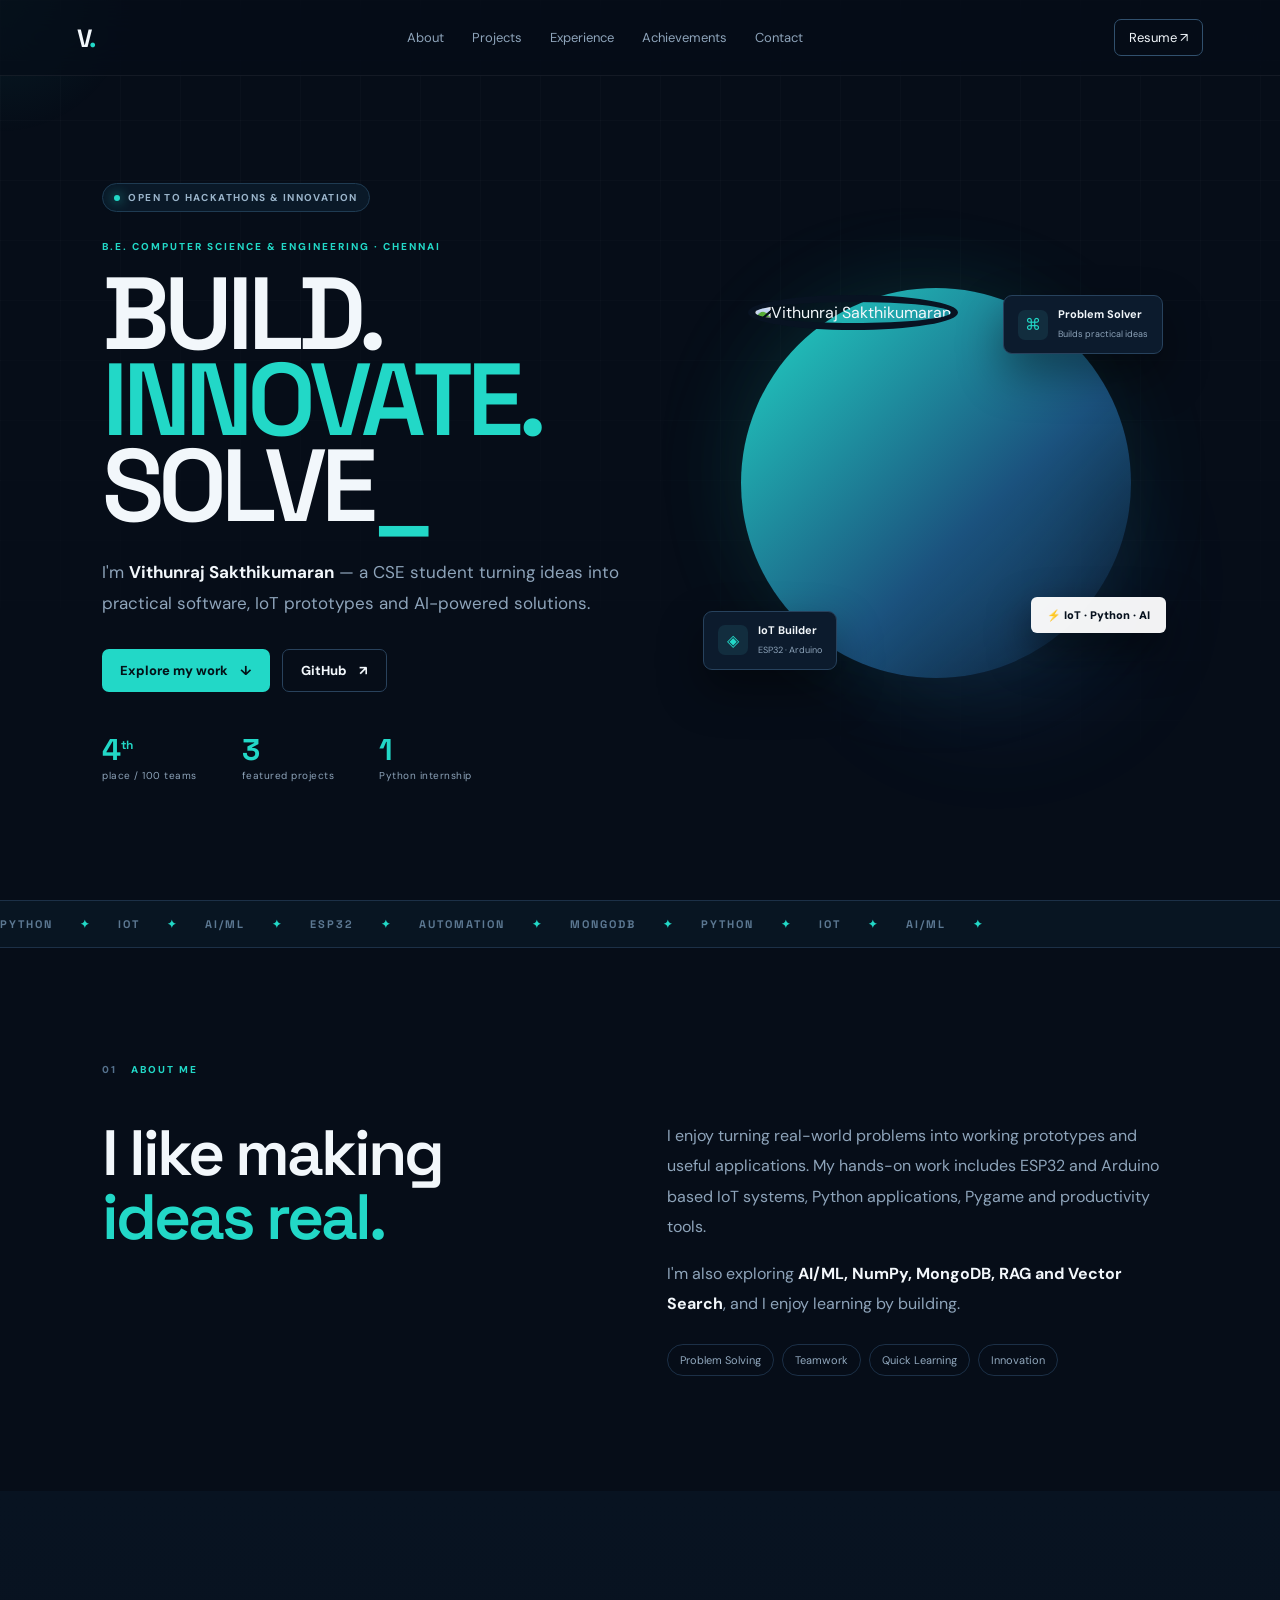
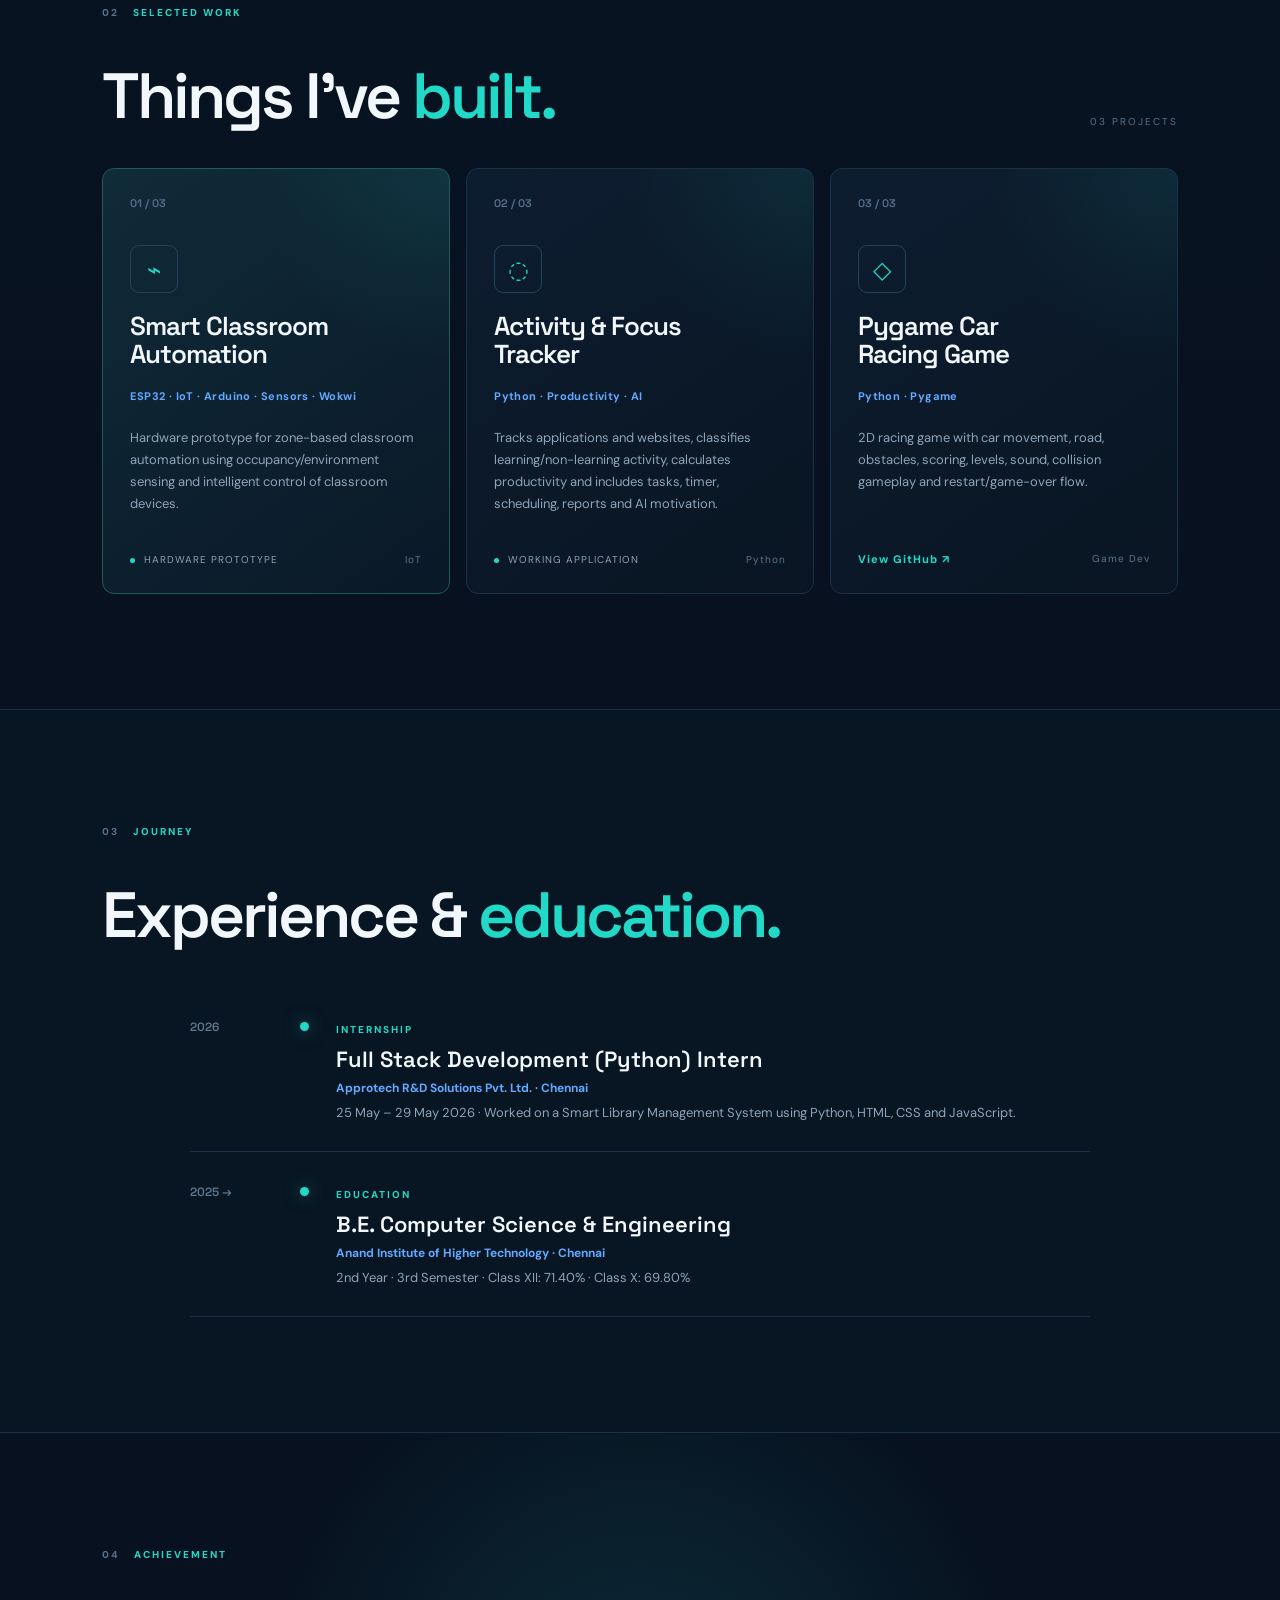
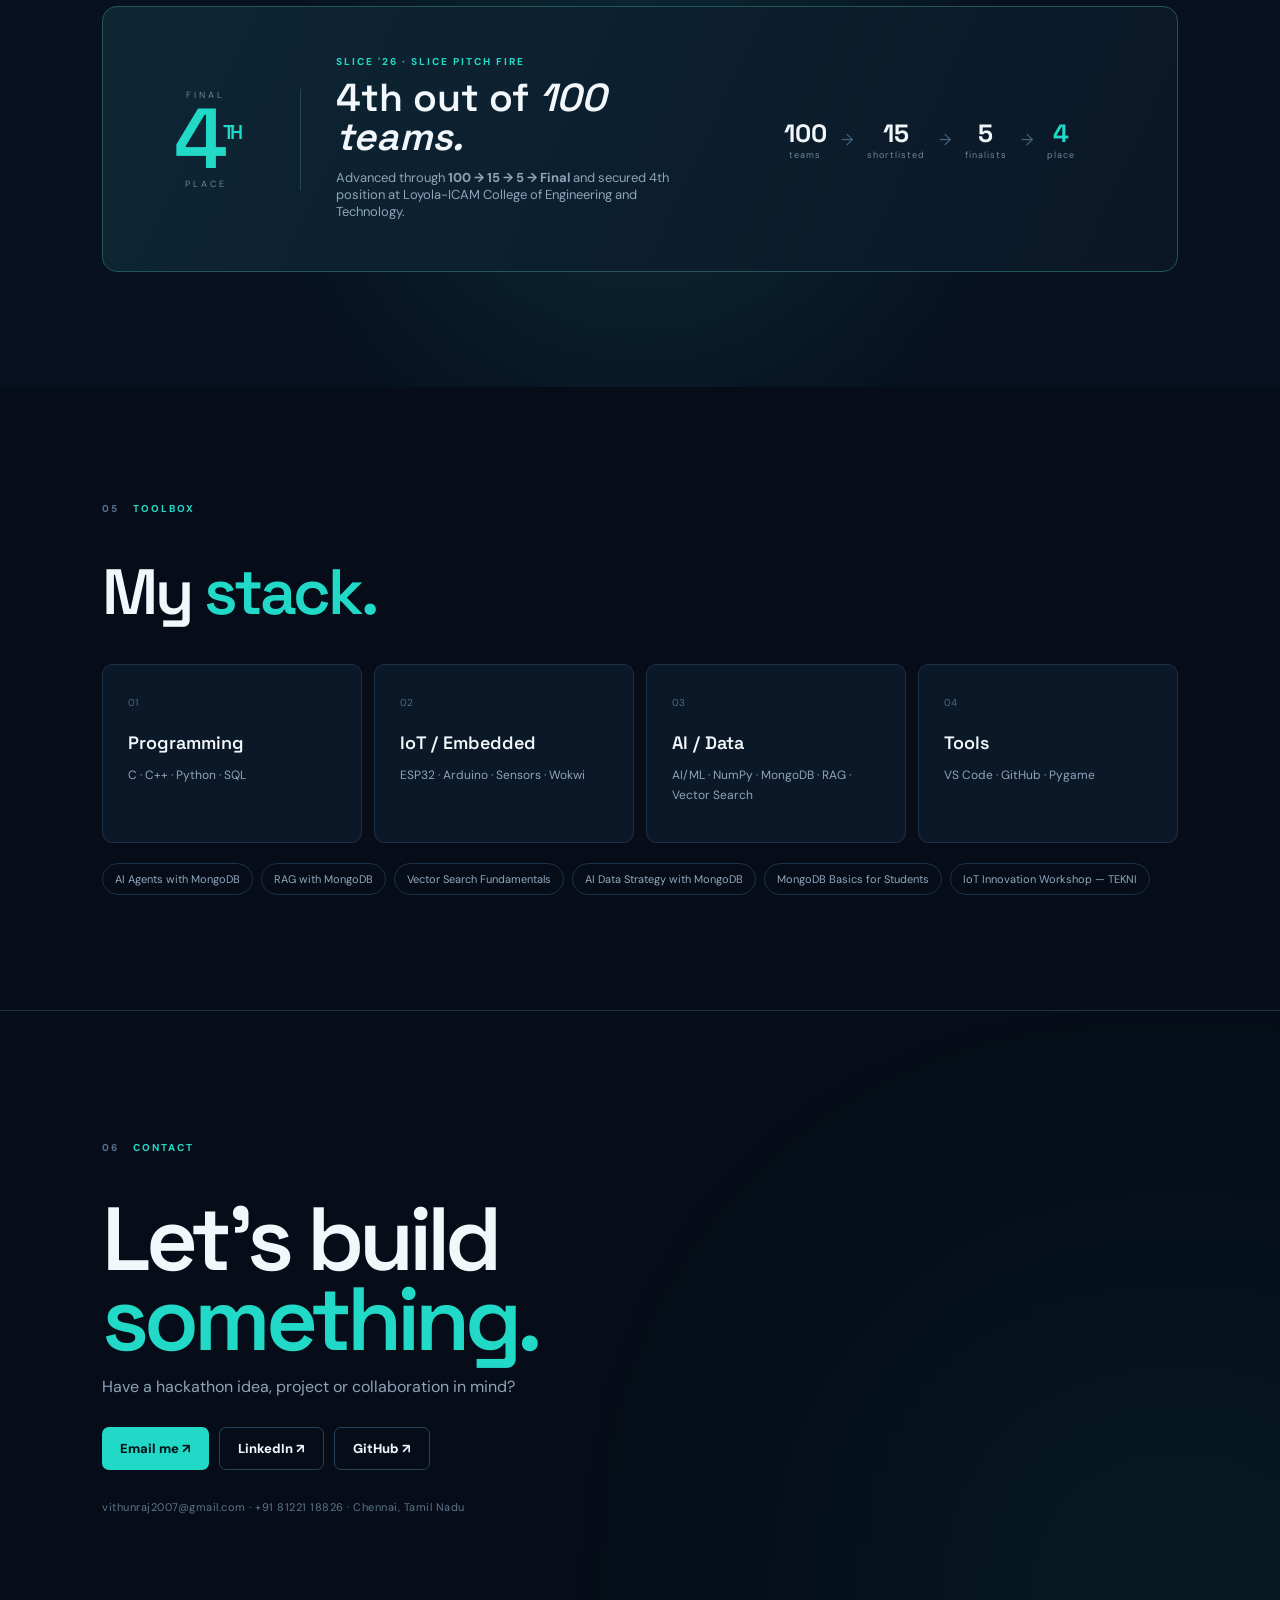
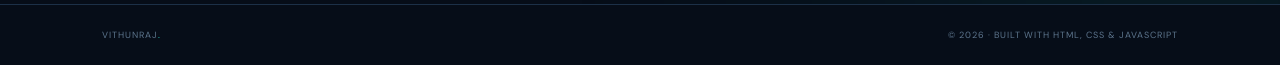
==== index.html @ 23e50dbd "Add files via upload" ====
<!DOCTYPE html>
<html lang="en">
<head>
<meta charset="UTF-8">
<meta name="viewport" content="width=device-width, initial-scale=1.0">
<meta name="theme-color" content="#07111f">
<meta name="description" content="Vithunraj Sakthikumaran — CSE student, IoT builder, Python developer and AI enthusiast.">
<title>Vithunraj Sakthikumaran — Build. Innovate. Solve.</title>
<link rel="preconnect" href="https://fonts.googleapis.com">
<link rel="preconnect" href="https://fonts.gstatic.com" crossorigin>
<link href="https://fonts.googleapis.com/css2?family=DM+Sans:wght@400;500;600;700&family=Space+Grotesk:wght@400;500;600;700&display=swap" rel="stylesheet">
<link rel="stylesheet" href="style.css">
</head>
<body>
<div class="cursor-glow"></div>

<nav class="nav">
  <a class="logo" href="#home">V<span>.</span></a>
  <div class="navlinks">
    <a href="#about">About</a><a href="#projects">Projects</a><a href="#experience">Experience</a>
    <a href="#achievements">Achievements</a><a href="#contact">Contact</a>
  </div>
  <a class="resume-btn" href="resume.pdf" download>Resume <span>↗</span></a>
  <button class="menu" aria-label="Menu">☰</button>
</nav>

<section class="hero" id="home">
  <div class="hero-grid"></div>
  <div class="hero-copy reveal">
    <div class="pill"><span class="dot"></span> OPEN TO HACKATHONS & INNOVATION</div>
    <p class="kicker">B.E. COMPUTER SCIENCE & ENGINEERING · CHENNAI</p>
    <h1>BUILD.<br><span>INNOVATE.</span><br>SOLVE<span class="cursor">_</span></h1>
    <p class="hero-text">I'm <strong>Vithunraj Sakthikumaran</strong> — a CSE student turning ideas into practical software, IoT prototypes and AI-powered solutions.</p>
    <div class="hero-actions">
      <a class="btn primary" href="#projects">Explore my work <span>↓</span></a>
      <a class="btn ghost" href="https://github.com/vithunraj2007" target="_blank">GitHub <span>↗</span></a>
    </div>
    <div class="mini-stats">
      <div><strong>4<sup>th</sup></strong><span>place / 100 teams</span></div>
      <div><strong>3</strong><span>featured projects</span></div>
      <div><strong>1</strong><span>Python internship</span></div>
    </div>
  </div>

  <div class="hero-visual reveal">
    <div class="orb orb1"></div><div class="orb orb2"></div>
    <div class="photo-frame">
      <div class="scanline"></div>
      <img src="assets/profile.png" alt="Vithunraj Sakthikumaran">
      <div class="photo-tag"><span>⚡</span> IoT · Python · AI</div>
    </div>
    <div class="floating-card card-top"><span class="icon">⌘</span><div><b>Problem Solver</b><small>Builds practical ideas</small></div></div>
    <div class="floating-card card-bottom"><span class="icon">◈</span><div><b>IoT Builder</b><small>ESP32 · Arduino</small></div></div>
  </div>
</section>

<section class="marquee"><div>PYTHON <i>✦</i> IOT <i>✦</i> AI/ML <i>✦</i> ESP32 <i>✦</i> AUTOMATION <i>✦</i> MONGODB <i>✦</i> PYTHON <i>✦</i> IOT <i>✦</i> AI/ML <i>✦</i></div></section>

<section class="section" id="about">
  <div class="section-label"><span>01</span> ABOUT ME</div>
  <div class="about-layout">
    <div><h2>I like making<br><em>ideas real.</em></h2></div>
    <div class="about-copy">
      <p>I enjoy turning real-world problems into working prototypes and useful applications. My hands-on work includes ESP32 and Arduino based IoT systems, Python applications, Pygame and productivity tools.</p>
      <p>I'm also exploring <strong>AI/ML, NumPy, MongoDB, RAG and Vector Search</strong>, and I enjoy learning by building.</p>
      <div class="chip-row"><span>Problem Solving</span><span>Teamwork</span><span>Quick Learning</span><span>Innovation</span></div>
    </div>
  </div>
</section>

<section class="section projects-section" id="projects">
  <div class="section-label"><span>02</span> SELECTED WORK</div>
  <div class="section-title-row"><h2>Things I've <em>built.</em></h2><span class="count">03 PROJECTS</span></div>
  <div class="project-grid">
    <article class="project-card featured-card reveal">
      <div class="project-number">01 / 03</div>
      <div class="project-icon">⌁</div>
      <h3>Smart Classroom<br>Automation</h3>
      <p class="tech">ESP32 · IoT · Arduino · Sensors · Wokwi</p>
      <p>Hardware prototype for zone-based classroom automation using occupancy/environment sensing and intelligent control of classroom devices.</p>
      <div class="project-footer"><span class="status"><i></i> HARDWARE PROTOTYPE</span><span>IoT</span></div>
    </article>
    <article class="project-card reveal">
      <div class="project-number">02 / 03</div>
      <div class="project-icon">◌</div>
      <h3>Activity & Focus<br>Tracker</h3>
      <p class="tech">Python · Productivity · AI</p>
      <p>Tracks applications and websites, classifies learning/non-learning activity, calculates productivity and includes tasks, timer, scheduling, reports and AI motivation.</p>
      <div class="project-footer"><span class="status"><i></i> WORKING APPLICATION</span><span>Python</span></div>
    </article>
    <article class="project-card reveal">
      <div class="project-number">03 / 03</div>
      <div class="project-icon">◇</div>
      <h3>Pygame Car<br>Racing Game</h3>
      <p class="tech">Python · Pygame</p>
      <p>2D racing game with car movement, road, obstacles, scoring, levels, sound, collision gameplay and restart/game-over flow.</p>
      <div class="project-footer"><a class="text-link" href="https://github.com/vithunraj2007/pygame-car-racing-game" target="_blank">View GitHub ↗</a><span>Game Dev</span></div>
    </article>
  </div>
</section>

<section class="section dark-section" id="experience">
  <div class="section-label"><span>03</span> JOURNEY</div>
  <div class="section-title-row"><h2>Experience & <em>education.</em></h2></div>
  <div class="timeline">
    <div class="timeline-item reveal"><div class="time">2026</div><div class="timeline-dot"></div><div><span class="type">INTERNSHIP</span><h3>Full Stack Development (Python) Intern</h3><h4>Approtech R&D Solutions Pvt. Ltd. · Chennai</h4><p>25 May – 29 May 2026 · Worked on a Smart Library Management System using Python, HTML, CSS and JavaScript.</p></div></div>
    <div class="timeline-item reveal"><div class="time">2025 →</div><div class="timeline-dot"></div><div><span class="type">EDUCATION</span><h3>B.E. Computer Science & Engineering</h3><h4>Anand Institute of Higher Technology · Chennai</h4><p>2nd Year · 3rd Semester · Class XII: 71.40% · Class X: 69.80%</p></div></div>
  </div>
</section>

<section class="section achievement-section" id="achievements">
  <div class="section-label"><span>04</span> ACHIEVEMENT</div>
  <div class="achievement-card reveal">
    <div class="rank"><small>FINAL</small><strong>4<sup>TH</sup></strong><span>PLACE</span></div>
    <div class="achievement-copy"><p class="kicker">SLICE '26 · SLICE PITCH FIRE</p><h2>4th out of <em>100 teams.</em></h2><p>Advanced through <strong>100 → 15 → 5 → Final</strong> and secured 4th position at Loyola-ICAM College of Engineering and Technology.</p></div>
    <div class="rounds"><div>100<small>teams</small></div><span>→</span><div>15<small>shortlisted</small></div><span>→</span><div>5<small>finalists</small></div><span>→</span><div class="winner">4<small>place</small></div></div>
  </div>
</section>

<section class="section" id="skills">
  <div class="section-label"><span>05</span> TOOLBOX</div>
  <div class="section-title-row"><h2>My <em>stack.</em></h2></div>
  <div class="skills-grid">
    <div class="skill-box"><span>01</span><h3>Programming</h3><p>C · C++ · Python · SQL</p></div>
    <div class="skill-box"><span>02</span><h3>IoT / Embedded</h3><p>ESP32 · Arduino · Sensors · Wokwi</p></div>
    <div class="skill-box"><span>03</span><h3>AI / Data</h3><p>AI/ML · NumPy · MongoDB · RAG · Vector Search</p></div>
    <div class="skill-box"><span>04</span><h3>Tools</h3><p>VS Code · GitHub · Pygame</p></div>
  </div>
  <div class="cert-row"><span>AI Agents with MongoDB</span><span>RAG with MongoDB</span><span>Vector Search Fundamentals</span><span>AI Data Strategy with MongoDB</span><span>MongoDB Basics for Students</span><span>IoT Innovation Workshop — TEKNI</span></div>
</section>

<section class="contact-section" id="contact">
  <div class="contact-glow"></div>
  <div class="section-label"><span>06</span> CONTACT</div>
  <h2>Let's build<br><em>something.</em></h2>
  <p>Have a hackathon idea, project or collaboration in mind?</p>
  <div class="contact-actions">
    <a href="mailto:vithunraj2007@gmail.com" class="btn primary">Email me ↗</a>
    <a href="https://www.linkedin.com/in/vithunraj-s-20004b378/" target="_blank" class="btn ghost">LinkedIn ↗</a>
    <a href="https://github.com/vithunraj2007" target="_blank" class="btn ghost">GitHub ↗</a>
  </div>
  <div class="contact-details">vithunraj2007@gmail.com · +91 81221 18826 · Chennai, Tamil Nadu</div>
</section>

<footer><span>VITHUNRAJ<span class="accent">.</span></span><span>© 2026 · BUILT WITH HTML, CSS & JAVASCRIPT</span></footer>
<script src="script.js"></script>
</body>
</html>
---- style.css ----
:root{--bg:#060d18;--bg2:#0a1422;--panel:#0c1929;--line:#1c3047;--text:#f2f7fb;--muted:#8ea4ba;--a:#22d8c7;--b:#62a9ff;--white:#fff}
*{box-sizing:border-box}html{scroll-behavior:smooth}body{margin:0;background:var(--bg);color:var(--text);font-family:"DM Sans",sans-serif;overflow-x:hidden}a{color:inherit;text-decoration:none}.cursor-glow{position:fixed;width:280px;height:280px;border-radius:50%;pointer-events:none;background:radial-gradient(circle,rgba(34,216,199,.08),transparent 68%);transform:translate(-50%,-50%);z-index:0}
.nav{height:76px;padding:0 6%;display:flex;align-items:center;justify-content:space-between;position:fixed;top:0;left:0;right:0;z-index:50;background:rgba(6,13,24,.72);backdrop-filter:blur(18px);border-bottom:1px solid rgba(255,255,255,.06)}.logo{font:700 25px "Space Grotesk";letter-spacing:-1px}.logo span,.accent{color:var(--a)}.navlinks{display:flex;gap:28px}.navlinks a{font-size:13px;color:var(--muted);transition:.2s}.navlinks a:hover{color:var(--a)}.resume-btn{padding:9px 14px;border:1px solid #31506d;border-radius:7px;font-size:13px}.resume-btn:hover{border-color:var(--a);color:var(--a)}.menu{display:none;background:none;border:0;color:white;font-size:24px}
.hero{min-height:100vh;padding:145px 8% 80px;display:grid;grid-template-columns:1.1fr .9fr;align-items:center;position:relative;overflow:hidden}.hero-grid{position:absolute;inset:0;background-image:linear-gradient(rgba(255,255,255,.025) 1px,transparent 1px),linear-gradient(90deg,rgba(255,255,255,.025) 1px,transparent 1px);background-size:60px 60px;mask-image:linear-gradient(to bottom,#000,transparent 90%)}.hero-copy,.hero-visual{position:relative;z-index:2}.pill{display:inline-flex;align-items:center;gap:8px;padding:7px 11px;border:1px solid #1f3b52;background:#0a1928;border-radius:30px;color:#9bb5cb;font-size:10px;letter-spacing:1.4px;font-weight:700}.dot{width:6px;height:6px;background:var(--a);border-radius:50%;box-shadow:0 0 12px var(--a)}.kicker,.section-label,.type{font-size:10px;letter-spacing:2px;font-weight:800;color:var(--a)}.hero .kicker{margin-top:28px}.hero h1{font:600 clamp(62px,8vw,112px)/.84 "Space Grotesk";letter-spacing:-6px;margin:18px 0 28px}.hero h1 span{color:var(--a)}.cursor{animation:blink 1s infinite;color:var(--a)!important}.hero-text{max-width:670px;font-size:17px;line-height:1.8;color:var(--muted)}.hero-text strong{color:var(--text)}.hero-actions{display:flex;gap:12px;margin:30px 0}.btn{display:inline-flex;align-items:center;gap:12px;padding:12px 18px;border-radius:7px;font-size:13px;font-weight:800;transition:.2s}.btn.primary{background:var(--a);color:#041218}.btn.primary:hover{box-shadow:0 0 35px rgba(34,216,199,.25);transform:translateY(-2px)}.btn.ghost{border:1px solid #29425c;color:var(--text)}.btn.ghost:hover{border-color:var(--a);color:var(--a)}.mini-stats{display:flex;gap:45px;margin-top:38px}.mini-stats div{display:flex;flex-direction:column}.mini-stats strong{font:700 30px "Space Grotesk";color:var(--a)}.mini-stats sup{font-size:12px}.mini-stats span{font-size:10px;color:var(--muted);letter-spacing:.5px}.hero-visual{min-height:520px;display:flex;justify-content:center;align-items:center}.photo-frame{width:min(390px,75vw);aspect-ratio:1;position:relative;z-index:3;border-radius:50%;padding:7px;background:linear-gradient(135deg,var(--a),#1b527e 60%,transparent);box-shadow:0 0 100px rgba(34,216,199,.08)}.photo-frame img{width:100%;height:100%;border-radius:50%;object-fit:cover;border:7px solid #081322}.photo-tag{position:absolute;right:-35px;bottom:45px;padding:11px 16px;background:rgba(255,255,255,.95);color:#07111e;border-radius:6px;font-size:11px;font-weight:900;box-shadow:0 18px 40px #0008}.photo-tag span{color:#0e9e91}.orb{position:absolute;border-radius:50%;filter:blur(70px);opacity:.17}.orb1{width:260px;height:260px;background:#20d8c7;top:20%;left:18%}.orb2{width:220px;height:220px;background:#428cff;bottom:10%;right:15%}.floating-card{position:absolute;z-index:4;display:flex;align-items:center;gap:10px;padding:11px 14px;background:#0c1b2d;border:1px solid #27425d;border-radius:9px;box-shadow:0 20px 45px #0006}.card-top{top:14%;right:3%}.card-bottom{bottom:14%;left:2%}.floating-card .icon{width:30px;height:30px;display:grid;place-items:center;background:#122d3e;border-radius:7px;color:var(--a)}.floating-card b{display:block;font-size:11px}.floating-card small{color:var(--muted);font-size:9px}.marquee{overflow:hidden;white-space:nowrap;border-top:1px solid var(--line);border-bottom:1px solid var(--line);padding:16px 0;background:#081522;color:#5c7892;font:700 11px "Space Grotesk";letter-spacing:2px}.marquee div{animation:marquee 22s linear infinite}.marquee i{color:var(--a);font-style:normal;padding:0 22px}
.section{padding:115px 8%;position:relative}.section-label{display:flex;gap:14px;align-items:center;margin-bottom:45px}.section-label span{color:#55718d}.about-layout{display:grid;grid-template-columns:1fr 1.1fr;gap:100px}.about-layout h2,.section-title-row h2{font:600 clamp(40px,5vw,64px)/1 "Space Grotesk";letter-spacing:-3px;margin:0}.about-layout em,.section-title-row em,.contact-section em{color:var(--a);font-style:normal}.about-copy{max-width:700px}.about-copy p{font-size:16px;line-height:1.9;color:var(--muted);margin-top:0}.about-copy strong{color:var(--text)}.chip-row{display:flex;flex-wrap:wrap;gap:8px;margin-top:25px}.chip-row span,.cert-row span{padding:8px 12px;border:1px solid var(--line);border-radius:30px;color:#91a8bd;font-size:11px}.projects-section{background:linear-gradient(180deg,#081321,#07111f)}.section-title-row{display:flex;justify-content:space-between;align-items:end;margin-bottom:40px}.count{font-size:10px;letter-spacing:2px;color:#59718a}.project-grid{display:grid;grid-template-columns:repeat(3,1fr);gap:16px}.project-card{min-height:395px;padding:27px;border:1px solid var(--line);background:linear-gradient(145deg,#0d1d30,#091522);border-radius:12px;display:flex;flex-direction:column;position:relative;overflow:hidden;transition:.35s}.project-card:before{content:"";position:absolute;inset:0;background:radial-gradient(circle at 100% 0,rgba(34,216,199,.09),transparent 35%);pointer-events:none}.project-card:hover{transform:translateY(-8px);border-color:#2c8d8a;box-shadow:0 25px 70px #0007}.featured-card{background:linear-gradient(145deg,#102b39,#0a1827);border-color:#1f5b5b}.project-number{color:#55718b;font:600 11px "Space Grotesk"}.project-icon{margin-top:35px;width:48px;height:48px;display:grid;place-items:center;border:1px solid #24435a;border-radius:9px;color:var(--a);font-size:24px}.project-card h3{font:600 26px/1.05 "Space Grotesk";margin:20px 0 10px;letter-spacing:-1px}.tech{color:var(--b);font-size:11px;font-weight:700;letter-spacing:.4px}.project-card>p:not(.tech){color:var(--muted);font-size:13px;line-height:1.7}.project-footer{margin-top:auto;padding-top:25px;display:flex;justify-content:space-between;color:#5d758c;font-size:10px;letter-spacing:1px}.status{color:#8ba2b6}.status i{display:inline-block;width:5px;height:5px;border-radius:50%;background:var(--a);margin-right:5px}.text-link{color:var(--a);font-size:11px;font-weight:800}
.dark-section{background:#081522;border-top:1px solid var(--line);border-bottom:1px solid var(--line)}.timeline{max-width:900px;margin:auto}.timeline-item{display:grid;grid-template-columns:90px 16px 1fr;gap:20px;padding:30px 0;border-bottom:1px solid var(--line)}.time{color:#5f7890;font:600 12px "Space Grotesk";padding-top:2px}.timeline-dot{width:9px;height:9px;background:var(--a);border-radius:50%;margin-top:5px;box-shadow:0 0 18px #22d8c788}.timeline-item h3{font:600 22px "Space Grotesk";margin:7px 0}.timeline-item h4{font-size:12px;color:var(--b);margin:0 0 8px}.timeline-item p{color:var(--muted);font-size:13px;margin:0}.achievement-section{background:radial-gradient(circle at 50% 50%,#0c2b37,#07111f 55%)}.achievement-card{display:grid;grid-template-columns:160px 1fr 1.2fr;gap:35px;align-items:center;padding:38px;border:1px solid #23565b;border-radius:15px;background:linear-gradient(115deg,#0e2634,#0a1727)}.rank{display:flex;flex-direction:column;align-items:center;border-right:1px solid #274553;padding-right:30px}.rank small,.rank span{font-size:9px;letter-spacing:3px;color:#6e879c}.rank strong{font:600 85px/.9 "Space Grotesk";color:var(--a);letter-spacing:-5px}.rank sup{font-size:20px}.achievement-copy h2{font:600 39px/1 "Space Grotesk";margin:9px 0}.achievement-copy p:not(.kicker){color:var(--muted);font-size:13px}.rounds{display:flex;align-items:center;justify-content:center;gap:14px}.rounds div{font:700 25px "Space Grotesk";text-align:center}.rounds small{display:block;color:#6e879c;font:400 9px "DM Sans";letter-spacing:1px}.rounds span{color:#45627b}.rounds .winner{color:var(--a)}.skills-grid{display:grid;grid-template-columns:repeat(4,1fr);gap:12px}.skill-box{padding:25px;border:1px solid var(--line);border-radius:10px;background:#0b1828}.skill-box span{font-size:10px;color:#4d6b84}.skill-box h3{font:600 18px "Space Grotesk";margin:20px 0 6px}.skill-box p{font-size:12px;color:var(--muted);line-height:1.6}.cert-row{display:flex;flex-wrap:wrap;gap:8px;margin-top:20px}.contact-section{padding:130px 8% 90px;position:relative;overflow:hidden;border-top:1px solid var(--line)}.contact-glow{position:absolute;width:500px;height:500px;right:-150px;bottom:-250px;background:var(--a);filter:blur(180px);opacity:.1}.contact-section h2{font:600 clamp(52px,7vw,90px)/.9 "Space Grotesk";letter-spacing:-5px;margin:15px 0}.contact-section>p{color:var(--muted)}.contact-actions{display:flex;gap:10px;margin:30px 0}.contact-details{font-size:11px;color:#5d758d;letter-spacing:.5px}footer{display:flex;justify-content:space-between;padding:24px 8%;border-top:1px solid var(--line);color:#5d758d;font-size:9px;letter-spacing:1px}
.reveal{opacity:0;transform:translateY(25px);transition:opacity .7s ease,transform .7s ease}.reveal.show{opacity:1;transform:none}@keyframes marquee{from{transform:translateX(0)}to{transform:translateX(-35%)}}@keyframes blink{0%,48%{opacity:1}50%,100%{opacity:0}}
@media(max-width:900px){.navlinks{display:none}.menu{display:block}.resume-btn{margin-left:auto;margin-right:14px}.hero{grid-template-columns:1fr;padding-top:130px;text-align:center}.hero-text{margin:0 auto}.hero-actions,.mini-stats{justify-content:center}.hero-visual{min-height:430px;order:-1}.photo-frame{width:300px}.floating-card{display:none}.about-layout{grid-template-columns:1fr;gap:35px}.project-grid,.skills-grid{grid-template-columns:1fr}.achievement-card{grid-template-columns:1fr;text-align:center}.rank{border-right:0;border-bottom:1px solid #274553;padding:0 0 20px}.rounds{margin-top:10px}.section{padding:85px 7%}.section-title-row{align-items:start;gap:15px;flex-direction:column}}
@media(max-width:550px){.hero h1{font-size:58px;letter-spacing:-4px}.photo-tag{right:-5px}.stats{gap:22px}.mini-stats strong{font-size:24px}.contact-actions{flex-direction:column;align-items:flex-start}footer{flex-direction:column;gap:10px}}
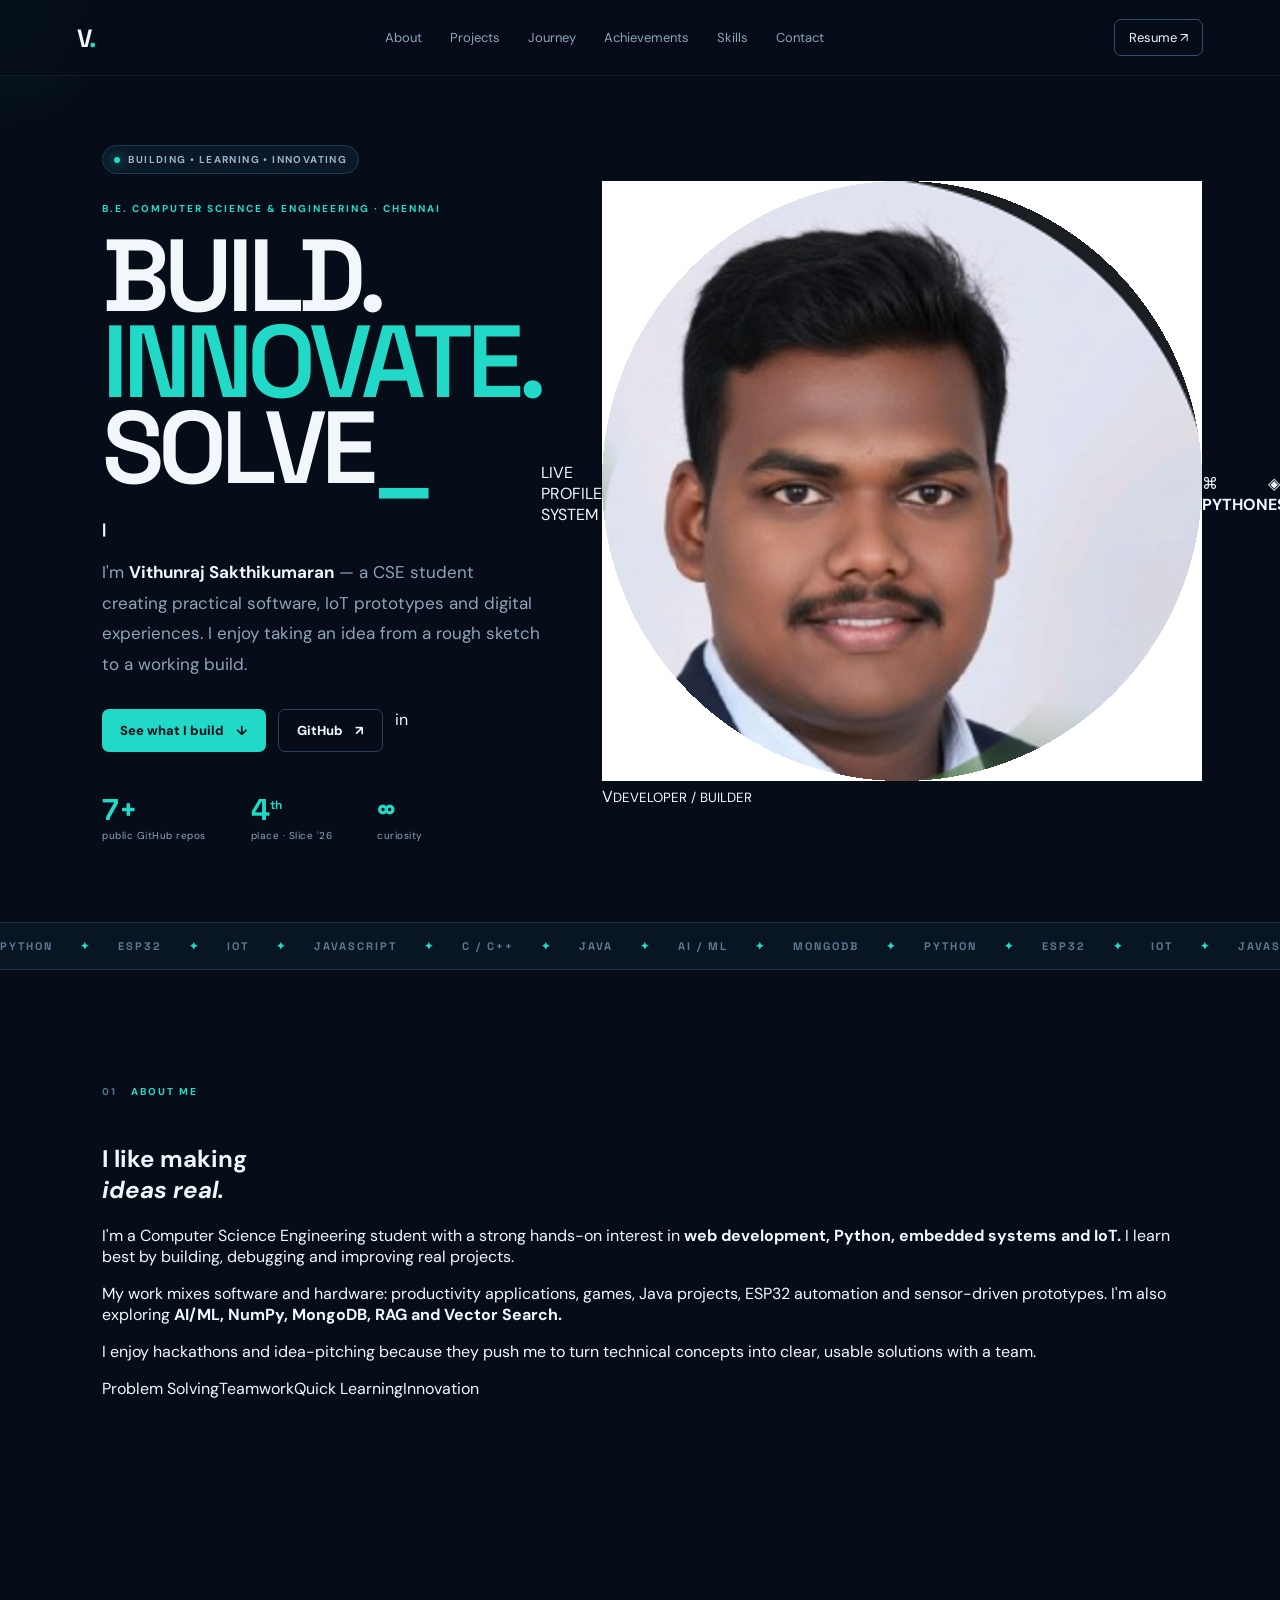
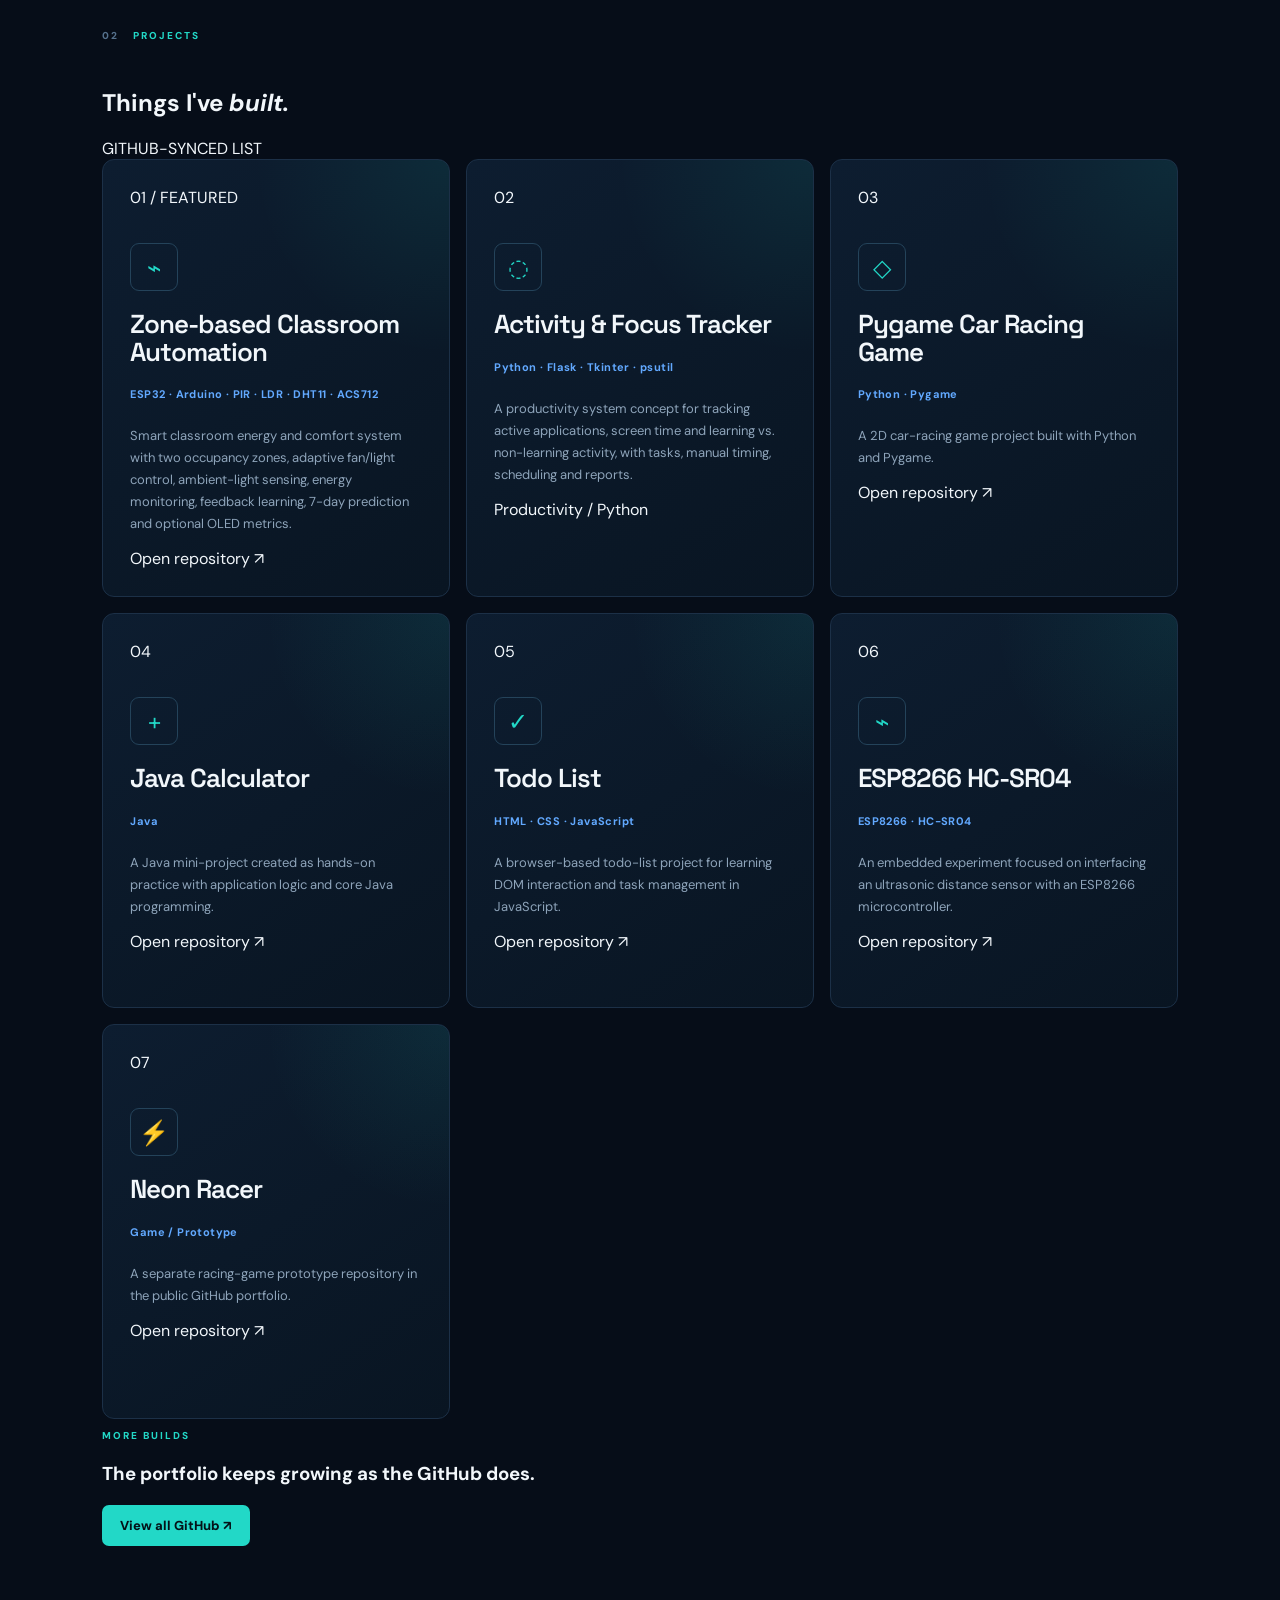
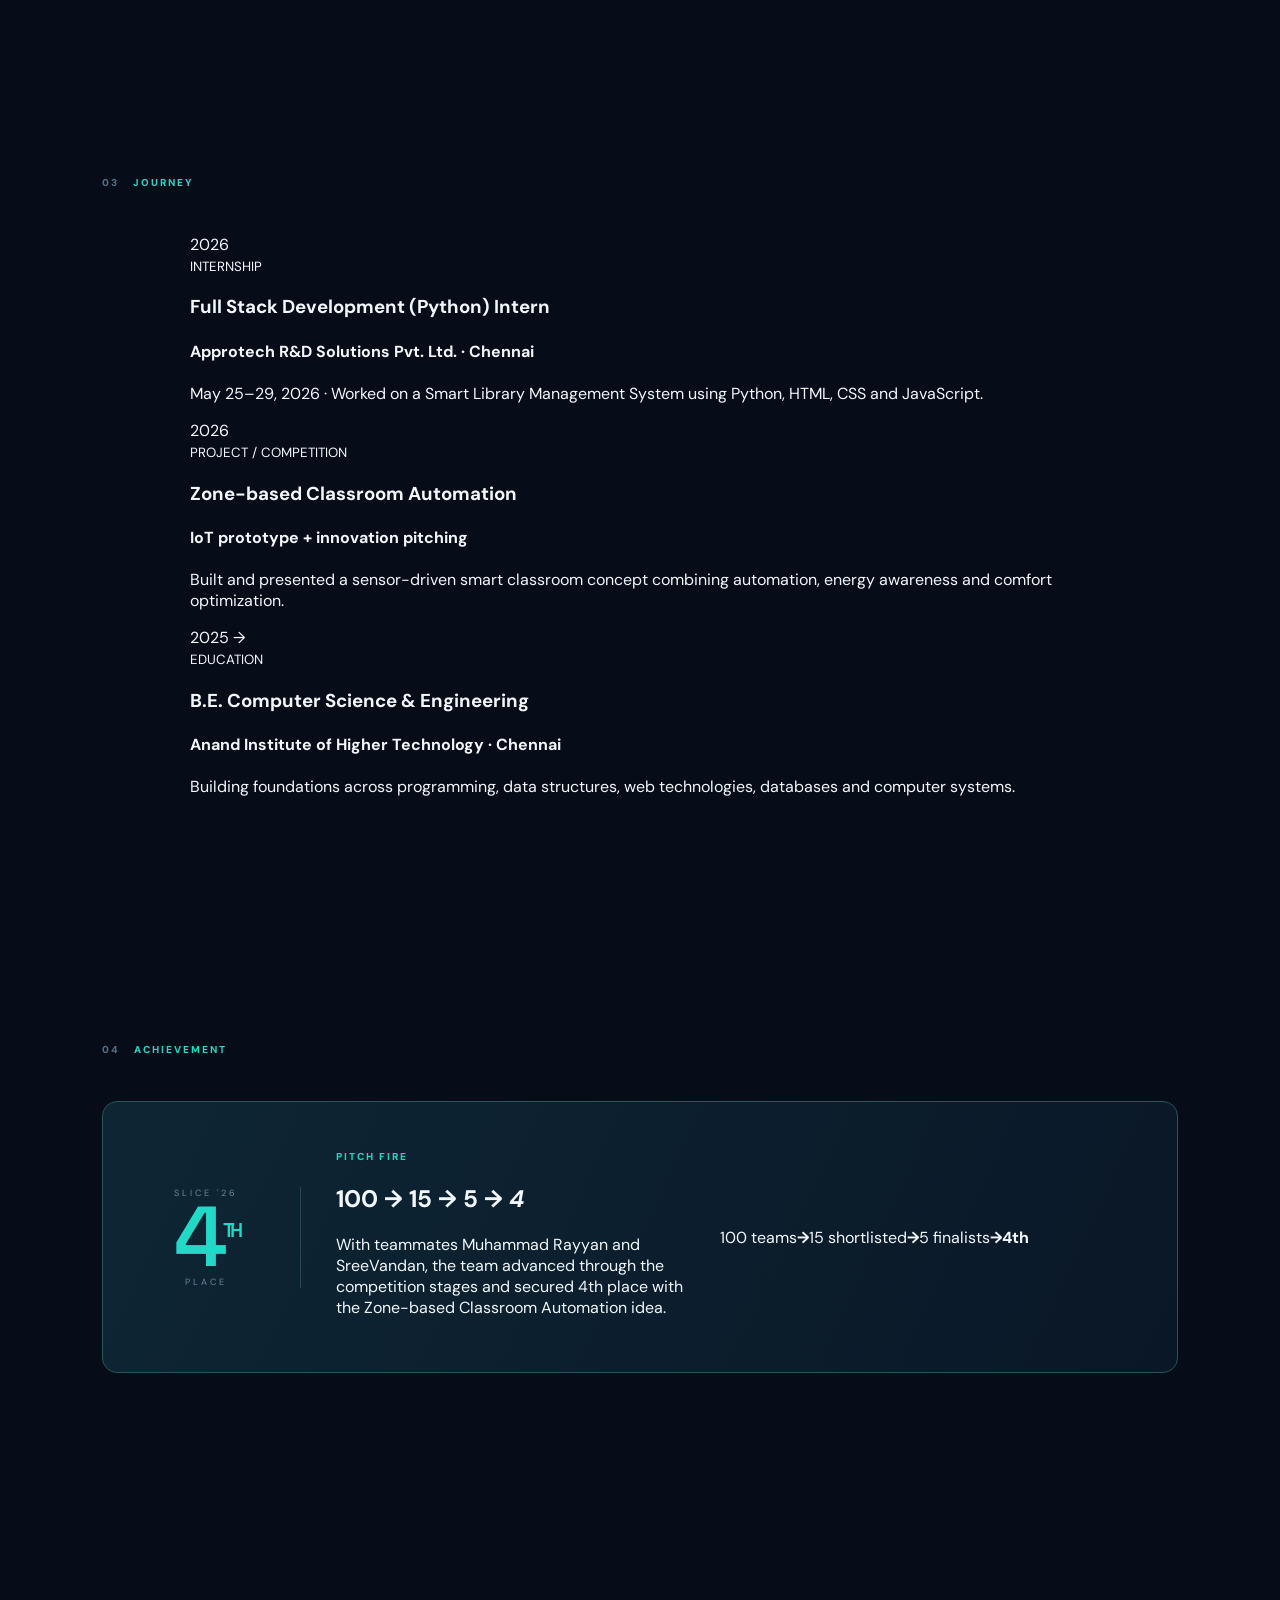
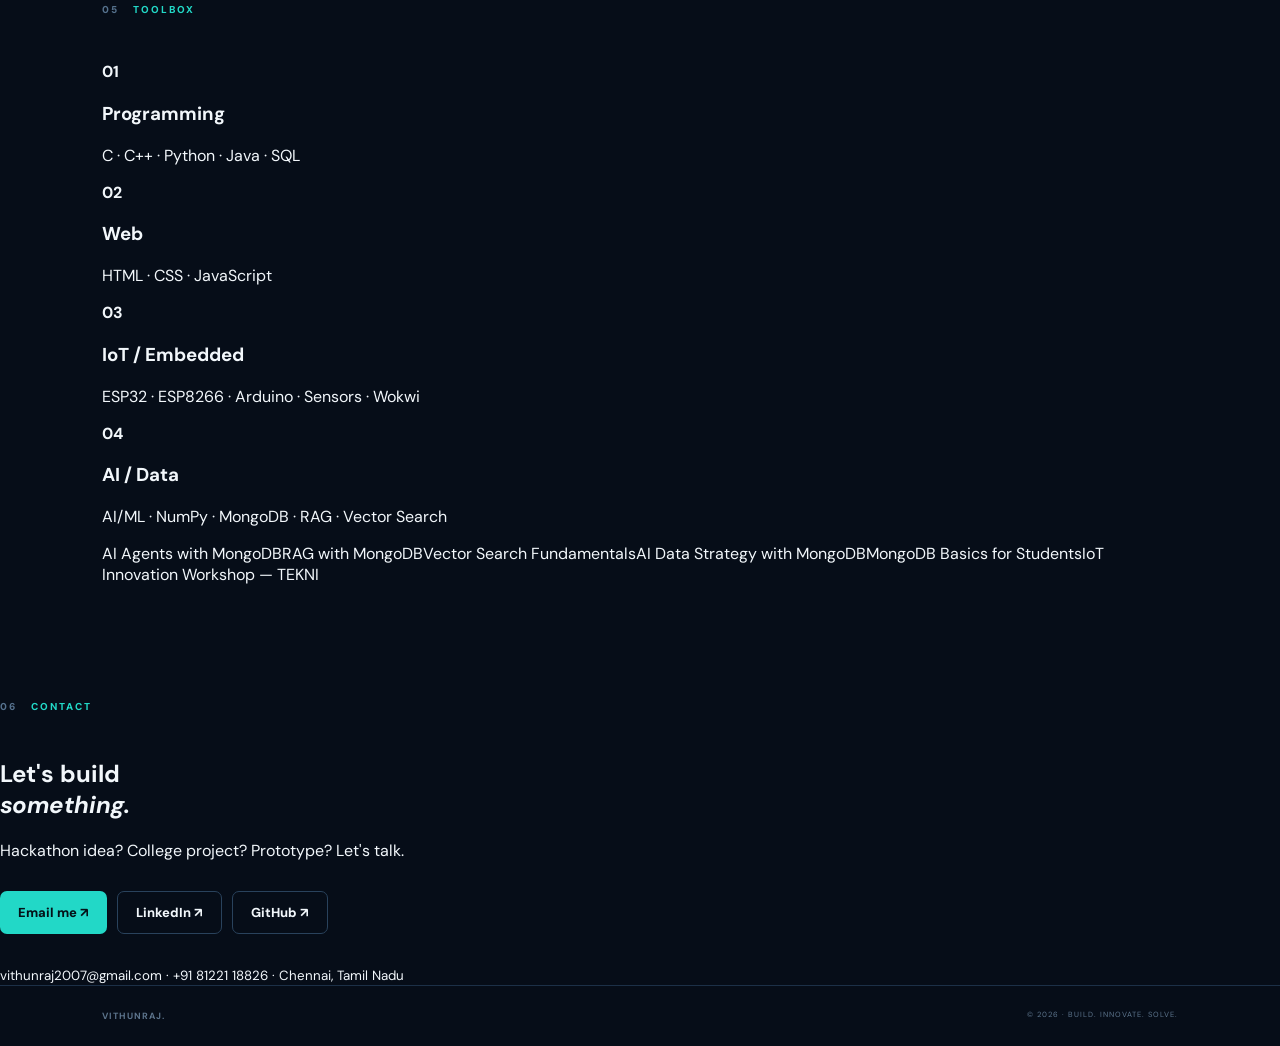
==== commit e902e019: "Redesign portfolio with animated hero and project showcase" ====
--- a/index.html
+++ b/index.html
@@ -1,148 +1,56 @@
 <!DOCTYPE html>
 <html lang="en">
 <head>
-<meta charset="UTF-8">
-<meta name="viewport" content="width=device-width, initial-scale=1.0">
-<meta name="theme-color" content="#07111f">
-<meta name="description" content="Vithunraj Sakthikumaran — CSE student, IoT builder, Python developer and AI enthusiast.">
+<meta charset="UTF-8"><meta name="viewport" content="width=device-width,initial-scale=1.0">
+<meta name="theme-color" content="#06111f"><meta name="description" content="Vithunraj Sakthikumaran — CSE student, developer, IoT builder and problem solver.">
 <title>Vithunraj Sakthikumaran — Build. Innovate. Solve.</title>
-<link rel="preconnect" href="https://fonts.googleapis.com">
-<link rel="preconnect" href="https://fonts.gstatic.com" crossorigin>
-<link href="https://fonts.googleapis.com/css2?family=DM+Sans:wght@400;500;600;700&family=Space+Grotesk:wght@400;500;600;700&display=swap" rel="stylesheet">
+<link rel="preconnect" href="https://fonts.googleapis.com"><link rel="preconnect" href="https://fonts.gstatic.com" crossorigin>
+<link href="https://fonts.googleapis.com/css2?family=DM+Sans:wght@400;500;600;700;800&family=Space+Grotesk:wght@400;500;600;700&display=swap" rel="stylesheet">
 <link rel="stylesheet" href="style.css">
 </head>
 <body>
-<div class="cursor-glow"></div>
-
-<nav class="nav">
-  <a class="logo" href="#home">V<span>.</span></a>
-  <div class="navlinks">
-    <a href="#about">About</a><a href="#projects">Projects</a><a href="#experience">Experience</a>
-    <a href="#achievements">Achievements</a><a href="#contact">Contact</a>
-  </div>
-  <a class="resume-btn" href="resume.pdf" download>Resume <span>↗</span></a>
-  <button class="menu" aria-label="Menu">☰</button>
-</nav>
+<div class="cursor-glow"></div><div class="noise"></div><div class="page-grid"></div>
+<nav class="nav"><a class="logo" href="#home">V<span>.</span></a><button class="menu" aria-label="Open menu">☰</button><div class="navlinks"><a href="#about">About</a><a href="#projects">Projects</a><a href="#journey">Journey</a><a href="#achievements">Achievements</a><a href="#skills">Skills</a><a href="#contact">Contact</a></div><a class="resume-btn" href="resume.pdf" download>Resume ↗</a></nav>
 
 <section class="hero" id="home">
-  <div class="hero-grid"></div>
-  <div class="hero-copy reveal">
-    <div class="pill"><span class="dot"></span> OPEN TO HACKATHONS & INNOVATION</div>
-    <p class="kicker">B.E. COMPUTER SCIENCE & ENGINEERING · CHENNAI</p>
-    <h1>BUILD.<br><span>INNOVATE.</span><br>SOLVE<span class="cursor">_</span></h1>
-    <p class="hero-text">I'm <strong>Vithunraj Sakthikumaran</strong> — a CSE student turning ideas into practical software, IoT prototypes and AI-powered solutions.</p>
-    <div class="hero-actions">
-      <a class="btn primary" href="#projects">Explore my work <span>↓</span></a>
-      <a class="btn ghost" href="https://github.com/vithunraj2007" target="_blank">GitHub <span>↗</span></a>
-    </div>
-    <div class="mini-stats">
-      <div><strong>4<sup>th</sup></strong><span>place / 100 teams</span></div>
-      <div><strong>3</strong><span>featured projects</span></div>
-      <div><strong>1</strong><span>Python internship</span></div>
-    </div>
-  </div>
+<div class="hero-copy reveal">
+<div class="pill"><span class="dot"></span> BUILDING • LEARNING • INNOVATING</div>
+<p class="kicker">B.E. COMPUTER SCIENCE & ENGINEERING · CHENNAI</p>
+<h1>BUILD.<br><span>INNOVATE.</span><br>SOLVE<span class="cursor">_</span></h1>
+<div class="hero-roles"><span id="role"></span><b>|</b></div>
+<p class="hero-text">I'm <strong>Vithunraj Sakthikumaran</strong> — a CSE student creating practical software, IoT prototypes and digital experiences. I enjoy taking an idea from a rough sketch to a working build.</p>
+<div class="hero-actions"><a class="btn primary" href="#projects">See what I build <span>↓</span></a><a class="btn ghost" href="https://github.com/vithunraj2007" target="_blank" rel="noopener">GitHub <span>↗</span></a><a class="icon-btn" href="https://www.linkedin.com/in/vithunraj-sakthikumaran-93b89042a/" target="_blank" rel="noopener" aria-label="LinkedIn">in</a></div>
+<div class="mini-stats"><div><strong>7+</strong><span>public GitHub repos</span></div><div><strong>4<sup>th</sup></strong><span>place · Slice '26</span></div><div><strong>∞</strong><span>curiosity</span></div></div>
+</div>
+<div class="hero-visual reveal">
+<div class="visual-caption top">LIVE PROFILE SYSTEM</div><div class="water-orbit orbit-a"></div><div class="water-orbit orbit-b"></div>
+<div class="water-glass"><div class="water-level"><div class="wave back"></div><div class="wave front"></div><div class="bubbles"><i></i><i></i><i></i><i></i><i></i></div></div><img src="profile.png" alt="Vithunraj Sakthikumaran"><div class="profile-overlay"><span>V</span><small>DEVELOPER / BUILDER</small></div></div>
+<div class="float-chip chip-a">⌘ <b>PYTHON</b></div><div class="float-chip chip-b">◈ <b>ESP32</b></div><div class="float-chip chip-c">◇ <b>WEB</b></div><div class="visual-caption bottom">CHENNAI • INDIA</div>
+</div></section>
 
-  <div class="hero-visual reveal">
-    <div class="orb orb1"></div><div class="orb orb2"></div>
-    <div class="photo-frame">
-      <div class="scanline"></div>
-      <img src="assets/profile.png" alt="Vithunraj Sakthikumaran">
-      <div class="photo-tag"><span>⚡</span> IoT · Python · AI</div>
-    </div>
-    <div class="floating-card card-top"><span class="icon">⌘</span><div><b>Problem Solver</b><small>Builds practical ideas</small></div></div>
-    <div class="floating-card card-bottom"><span class="icon">◈</span><div><b>IoT Builder</b><small>ESP32 · Arduino</small></div></div>
-  </div>
-</section>
+<section class="marquee"><div>PYTHON <i>✦</i> ESP32 <i>✦</i> IOT <i>✦</i> JAVASCRIPT <i>✦</i> C / C++ <i>✦</i> JAVA <i>✦</i> AI / ML <i>✦</i> MONGODB <i>✦</i> PYTHON <i>✦</i> ESP32 <i>✦</i> IOT <i>✦</i> JAVASCRIPT <i>✦</i></div></section>
 
-<section class="marquee"><div>PYTHON <i>✦</i> IOT <i>✦</i> AI/ML <i>✦</i> ESP32 <i>✦</i> AUTOMATION <i>✦</i> MONGODB <i>✦</i> PYTHON <i>✦</i> IOT <i>✦</i> AI/ML <i>✦</i></div></section>
+<section class="section" id="about"><div class="section-label"><span>01</span> ABOUT ME</div><div class="split"><h2>I like making<br><em>ideas real.</em></h2><div class="copy"><p>I'm a Computer Science Engineering student with a strong hands-on interest in <strong>web development, Python, embedded systems and IoT.</strong> I learn best by building, debugging and improving real projects.</p><p>My work mixes software and hardware: productivity applications, games, Java projects, ESP32 automation and sensor-driven prototypes. I'm also exploring <strong>AI/ML, NumPy, MongoDB, RAG and Vector Search.</strong></p><p>I enjoy hackathons and idea-pitching because they push me to turn technical concepts into clear, usable solutions with a team.</p><div class="chips"><span>Problem Solving</span><span>Teamwork</span><span>Quick Learning</span><span>Innovation</span></div></div></div></section>
 
-<section class="section" id="about">
-  <div class="section-label"><span>01</span> ABOUT ME</div>
-  <div class="about-layout">
-    <div><h2>I like making<br><em>ideas real.</em></h2></div>
-    <div class="about-copy">
-      <p>I enjoy turning real-world problems into working prototypes and useful applications. My hands-on work includes ESP32 and Arduino based IoT systems, Python applications, Pygame and productivity tools.</p>
-      <p>I'm also exploring <strong>AI/ML, NumPy, MongoDB, RAG and Vector Search</strong>, and I enjoy learning by building.</p>
-      <div class="chip-row"><span>Problem Solving</span><span>Teamwork</span><span>Quick Learning</span><span>Innovation</span></div>
-    </div>
-  </div>
-</section>
+<section class="section projects" id="projects"><div class="section-label"><span>02</span> PROJECTS</div><div class="title-row"><h2>Things I've <em>built.</em></h2><span>GITHUB-SYNCED LIST</span></div><div class="project-grid">
+<article class="project-card featured reveal"><div class="num">01 / FEATURED</div><div class="project-icon">⌁</div><h3>Zone-based Classroom Automation</h3><p class="tech">ESP32 · Arduino · PIR · LDR · DHT11 · ACS712</p><p>Smart classroom energy and comfort system with two occupancy zones, adaptive fan/light control, ambient-light sensing, energy monitoring, feedback learning, 7-day prediction and optional OLED metrics.</p><a href="https://github.com/vithunraj2007/Zone-based-classroom-automation-esp32" target="_blank" rel="noopener">Open repository ↗</a></article>
+<article class="project-card reveal"><div class="num">02</div><div class="project-icon">◌</div><h3>Activity & Focus Tracker</h3><p class="tech">Python · Flask · Tkinter · psutil</p><p>A productivity system concept for tracking active applications, screen time and learning vs. non-learning activity, with tasks, manual timing, scheduling and reports.</p><span>Productivity / Python</span></article>
+<article class="project-card reveal"><div class="num">03</div><div class="project-icon">◇</div><h3>Pygame Car Racing Game</h3><p class="tech">Python · Pygame</p><p>A 2D car-racing game project built with Python and Pygame.</p><a href="https://github.com/vithunraj2007/pygame-car-racing-game" target="_blank" rel="noopener">Open repository ↗</a></article>
+<article class="project-card reveal"><div class="num">04</div><div class="project-icon">+</div><h3>Java Calculator</h3><p class="tech">Java</p><p>A Java mini-project created as hands-on practice with application logic and core Java programming.</p><a href="https://github.com/vithunraj2007/Java-Calculator-Mini-Project" target="_blank" rel="noopener">Open repository ↗</a></article>
+<article class="project-card reveal"><div class="num">05</div><div class="project-icon">✓</div><h3>Todo List</h3><p class="tech">HTML · CSS · JavaScript</p><p>A browser-based todo-list project for learning DOM interaction and task management in JavaScript.</p><a href="https://github.com/vithunraj2007/todo-list-javascript" target="_blank" rel="noopener">Open repository ↗</a></article>
+<article class="project-card reveal"><div class="num">06</div><div class="project-icon">⌁</div><h3>ESP8266 HC-SR04</h3><p class="tech">ESP8266 · HC-SR04</p><p>An embedded experiment focused on interfacing an ultrasonic distance sensor with an ESP8266 microcontroller.</p><a href="https://github.com/vithunraj2007/esp8266-hc-sr04-ultrasonic" target="_blank" rel="noopener">Open repository ↗</a></article>
+<article class="project-card reveal"><div class="num">07</div><div class="project-icon">⚡</div><h3>Neon Racer</h3><p class="tech">Game / Prototype</p><p>A separate racing-game prototype repository in the public GitHub portfolio.</p><a href="https://github.com/vithunraj2007/neon-racer" target="_blank" rel="noopener">Open repository ↗</a></article>
+</div><div class="github-banner reveal"><div><p class="kicker">MORE BUILDS</p><h3>The portfolio keeps growing as the GitHub does.</h3></div><a class="btn primary" href="https://github.com/vithunraj2007" target="_blank" rel="noopener">View all GitHub ↗</a></div></section>
 
-<section class="section projects-section" id="projects">
-  <div class="section-label"><span>02</span> SELECTED WORK</div>
-  <div class="section-title-row"><h2>Things I've <em>built.</em></h2><span class="count">03 PROJECTS</span></div>
-  <div class="project-grid">
-    <article class="project-card featured-card reveal">
-      <div class="project-number">01 / 03</div>
-      <div class="project-icon">⌁</div>
-      <h3>Smart Classroom<br>Automation</h3>
-      <p class="tech">ESP32 · IoT · Arduino · Sensors · Wokwi</p>
-      <p>Hardware prototype for zone-based classroom automation using occupancy/environment sensing and intelligent control of classroom devices.</p>
-      <div class="project-footer"><span class="status"><i></i> HARDWARE PROTOTYPE</span><span>IoT</span></div>
-    </article>
-    <article class="project-card reveal">
-      <div class="project-number">02 / 03</div>
-      <div class="project-icon">◌</div>
-      <h3>Activity & Focus<br>Tracker</h3>
-      <p class="tech">Python · Productivity · AI</p>
-      <p>Tracks applications and websites, classifies learning/non-learning activity, calculates productivity and includes tasks, timer, scheduling, reports and AI motivation.</p>
-      <div class="project-footer"><span class="status"><i></i> WORKING APPLICATION</span><span>Python</span></div>
-    </article>
-    <article class="project-card reveal">
-      <div class="project-number">03 / 03</div>
-      <div class="project-icon">◇</div>
-      <h3>Pygame Car<br>Racing Game</h3>
-      <p class="tech">Python · Pygame</p>
-      <p>2D racing game with car movement, road, obstacles, scoring, levels, sound, collision gameplay and restart/game-over flow.</p>
-      <div class="project-footer"><a class="text-link" href="https://github.com/vithunraj2007/pygame-car-racing-game" target="_blank">View GitHub ↗</a><span>Game Dev</span></div>
-    </article>
-  </div>
-</section>
+<section class="section dark" id="journey"><div class="section-label"><span>03</span> JOURNEY</div><div class="timeline">
+<div class="time-item reveal"><div class="year">2026</div><i></i><div><small>INTERNSHIP</small><h3>Full Stack Development (Python) Intern</h3><h4>Approtech R&D Solutions Pvt. Ltd. · Chennai</h4><p>May 25–29, 2026 · Worked on a Smart Library Management System using Python, HTML, CSS and JavaScript.</p></div></div>
+<div class="time-item reveal"><div class="year">2026</div><i></i><div><small>PROJECT / COMPETITION</small><h3>Zone-based Classroom Automation</h3><h4>IoT prototype + innovation pitching</h4><p>Built and presented a sensor-driven smart classroom concept combining automation, energy awareness and comfort optimization.</p></div></div>
+<div class="time-item reveal"><div class="year">2025 →</div><i></i><div><small>EDUCATION</small><h3>B.E. Computer Science & Engineering</h3><h4>Anand Institute of Higher Technology · Chennai</h4><p>Building foundations across programming, data structures, web technologies, databases and computer systems.</p></div></div>
+</div></section>
 
-<section class="section dark-section" id="experience">
-  <div class="section-label"><span>03</span> JOURNEY</div>
-  <div class="section-title-row"><h2>Experience & <em>education.</em></h2></div>
-  <div class="timeline">
-    <div class="timeline-item reveal"><div class="time">2026</div><div class="timeline-dot"></div><div><span class="type">INTERNSHIP</span><h3>Full Stack Development (Python) Intern</h3><h4>Approtech R&D Solutions Pvt. Ltd. · Chennai</h4><p>25 May – 29 May 2026 · Worked on a Smart Library Management System using Python, HTML, CSS and JavaScript.</p></div></div>
-    <div class="timeline-item reveal"><div class="time">2025 →</div><div class="timeline-dot"></div><div><span class="type">EDUCATION</span><h3>B.E. Computer Science & Engineering</h3><h4>Anand Institute of Higher Technology · Chennai</h4><p>2nd Year · 3rd Semester · Class XII: 71.40% · Class X: 69.80%</p></div></div>
-  </div>
-</section>
+<section class="section achievement" id="achievements"><div class="section-label"><span>04</span> ACHIEVEMENT</div><div class="achievement-card reveal"><div class="rank"><small>SLICE '26</small><strong>4<sup>TH</sup></strong><span>PLACE</span></div><div><p class="kicker">PITCH FIRE</p><h2>100 → 15 → 5 → <em>4</em></h2><p>With teammates Muhammad Rayyan and SreeVandan, the team advanced through the competition stages and secured 4th place with the Zone-based Classroom Automation idea.</p></div><div class="route"><span>100 teams</span><b>→</b><span>15 shortlisted</span><b>→</b><span>5 finalists</span><b>→</b><strong>4th</strong></div></div></section>
 
-<section class="section achievement-section" id="achievements">
-  <div class="section-label"><span>04</span> ACHIEVEMENT</div>
-  <div class="achievement-card reveal">
-    <div class="rank"><small>FINAL</small><strong>4<sup>TH</sup></strong><span>PLACE</span></div>
-    <div class="achievement-copy"><p class="kicker">SLICE '26 · SLICE PITCH FIRE</p><h2>4th out of <em>100 teams.</em></h2><p>Advanced through <strong>100 → 15 → 5 → Final</strong> and secured 4th position at Loyola-ICAM College of Engineering and Technology.</p></div>
-    <div class="rounds"><div>100<small>teams</small></div><span>→</span><div>15<small>shortlisted</small></div><span>→</span><div>5<small>finalists</small></div><span>→</span><div class="winner">4<small>place</small></div></div>
-  </div>
-</section>
+<section class="section" id="skills"><div class="section-label"><span>05</span> TOOLBOX</div><div class="skill-grid"><div><b>01</b><h3>Programming</h3><p>C · C++ · Python · Java · SQL</p></div><div><b>02</b><h3>Web</h3><p>HTML · CSS · JavaScript</p></div><div><b>03</b><h3>IoT / Embedded</h3><p>ESP32 · ESP8266 · Arduino · Sensors · Wokwi</p></div><div><b>04</b><h3>AI / Data</h3><p>AI/ML · NumPy · MongoDB · RAG · Vector Search</p></div></div><div class="certs"><span>AI Agents with MongoDB</span><span>RAG with MongoDB</span><span>Vector Search Fundamentals</span><span>AI Data Strategy with MongoDB</span><span>MongoDB Basics for Students</span><span>IoT Innovation Workshop — TEKNI</span></div></section>
 
-<section class="section" id="skills">
-  <div class="section-label"><span>05</span> TOOLBOX</div>
-  <div class="section-title-row"><h2>My <em>stack.</em></h2></div>
-  <div class="skills-grid">
-    <div class="skill-box"><span>01</span><h3>Programming</h3><p>C · C++ · Python · SQL</p></div>
-    <div class="skill-box"><span>02</span><h3>IoT / Embedded</h3><p>ESP32 · Arduino · Sensors · Wokwi</p></div>
-    <div class="skill-box"><span>03</span><h3>AI / Data</h3><p>AI/ML · NumPy · MongoDB · RAG · Vector Search</p></div>
-    <div class="skill-box"><span>04</span><h3>Tools</h3><p>VS Code · GitHub · Pygame</p></div>
-  </div>
-  <div class="cert-row"><span>AI Agents with MongoDB</span><span>RAG with MongoDB</span><span>Vector Search Fundamentals</span><span>AI Data Strategy with MongoDB</span><span>MongoDB Basics for Students</span><span>IoT Innovation Workshop — TEKNI</span></div>
-</section>
-
-<section class="contact-section" id="contact">
-  <div class="contact-glow"></div>
-  <div class="section-label"><span>06</span> CONTACT</div>
-  <h2>Let's build<br><em>something.</em></h2>
-  <p>Have a hackathon idea, project or collaboration in mind?</p>
-  <div class="contact-actions">
-    <a href="mailto:vithunraj2007@gmail.com" class="btn primary">Email me ↗</a>
-    <a href="https://www.linkedin.com/in/vithunraj-s-20004b378/" target="_blank" class="btn ghost">LinkedIn ↗</a>
-    <a href="https://github.com/vithunraj2007" target="_blank" class="btn ghost">GitHub ↗</a>
-  </div>
-  <div class="contact-details">vithunraj2007@gmail.com · +91 81221 18826 · Chennai, Tamil Nadu</div>
-</section>
-
-<footer><span>VITHUNRAJ<span class="accent">.</span></span><span>© 2026 · BUILT WITH HTML, CSS & JAVASCRIPT</span></footer>
-<script src="script.js"></script>
-</body>
-</html>+<section class="contact" id="contact"><div class="contact-orb"></div><div class="section-label"><span>06</span> CONTACT</div><h2>Let's build<br><em>something.</em></h2><p>Hackathon idea? College project? Prototype? Let's talk.</p><div class="contact-actions"><a class="btn primary" href="mailto:vithunraj2007@gmail.com">Email me ↗</a><a class="btn ghost" href="https://www.linkedin.com/in/vithunraj-sakthikumaran-93b89042a/" target="_blank">LinkedIn ↗</a><a class="btn ghost" href="https://github.com/vithunraj2007" target="_blank">GitHub ↗</a></div><small>vithunraj2007@gmail.com · +91 81221 18826 · Chennai, Tamil Nadu</small></section>
+<footer><b>VITHUNRAJ<span>.</span></b><small>© 2026 · BUILD. INNOVATE. SOLVE.</small></footer><script src="script.js"></script></body></html>
